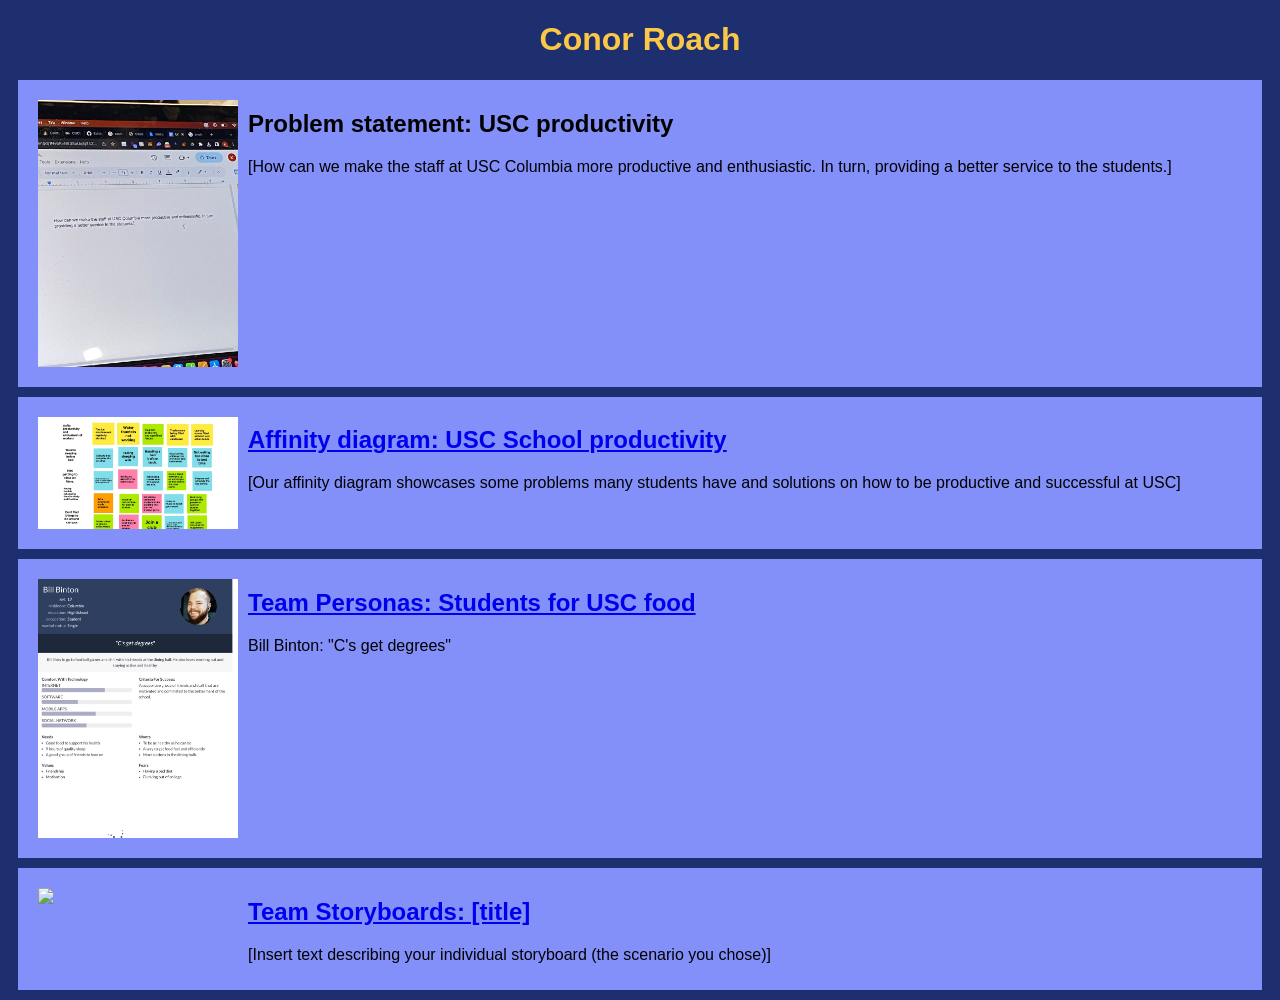
==== index.html @ 67572c5f "Add files via upload" ====
<!DOCTYPE html>
<html>
  <head>
    <title> CSCE 190: Conor Roach</title>
    <link rel="stylesheet" href="styles.css" />
  </head>
  <body>
    <h1>Conor Roach</h1>
    <section class="assign">
      <img src="images/problem-statement.jpg" width="500"/>
       <section class="assign-det">
        <h2>Problem statement: USC productivity</h2>
        <p>
          [How can we make the staff at USC Columbia more productive and enthusiastic. In turn, providing a better service to the students.]
        </p>
      </section>
    </section>

    <!-- affinity diagram assignment -->
    <section class="assign">
      <img src="images/affinity-diagram.jpg" width = 500>
      <section class="assign-det">
        <a href="files/affinity-diagram.pdf"><h2>Affinity diagram: USC School productivity</h2></a>
        <p>
          [Our affinity diagram showcases some problems many students have and solutions on how to be productive and successful at USC]
        </p>
      </section>
    </section>

    <!-- Personas assignment -->
    <section class="assign">
      <img src="images/my-persona.jpg" width = 500/>
      <section class="assign-det">
       <a href="files/all-personas.pdf"><h2>Team Personas: Students for USC food</h2></a>
       <p>
        Bill Binton: "C's get degrees"
      </p>
    </section>
  </section>

    <!-- Storyboard assignment -->
    <section class="assign">
      <img src="images/my-storyboard.jpg" />
      <section class="assign-det">
      <a href="files/all-storyboards.pdf"><h2>Team Storyboards: [title]</h2></a>
       <p>
        [Insert text describing your individual storyboard (the scenario you chose)]
       </p>
    </section>
  </section>
  </body>
</html>
---- styles.css ----
body {
    background: #1d2f6f;
    font-family: Arial, Helvetica, sans-serif;
}
    h1 {
    color: #fac748;
    text-align: center;
    }
    .assign {
        display: flex;
        padding: 10px;
        margin: 10px;
        background: #8390fa;
        }
        .assign img {
        width: 200px;
        padding: 10px;
        }
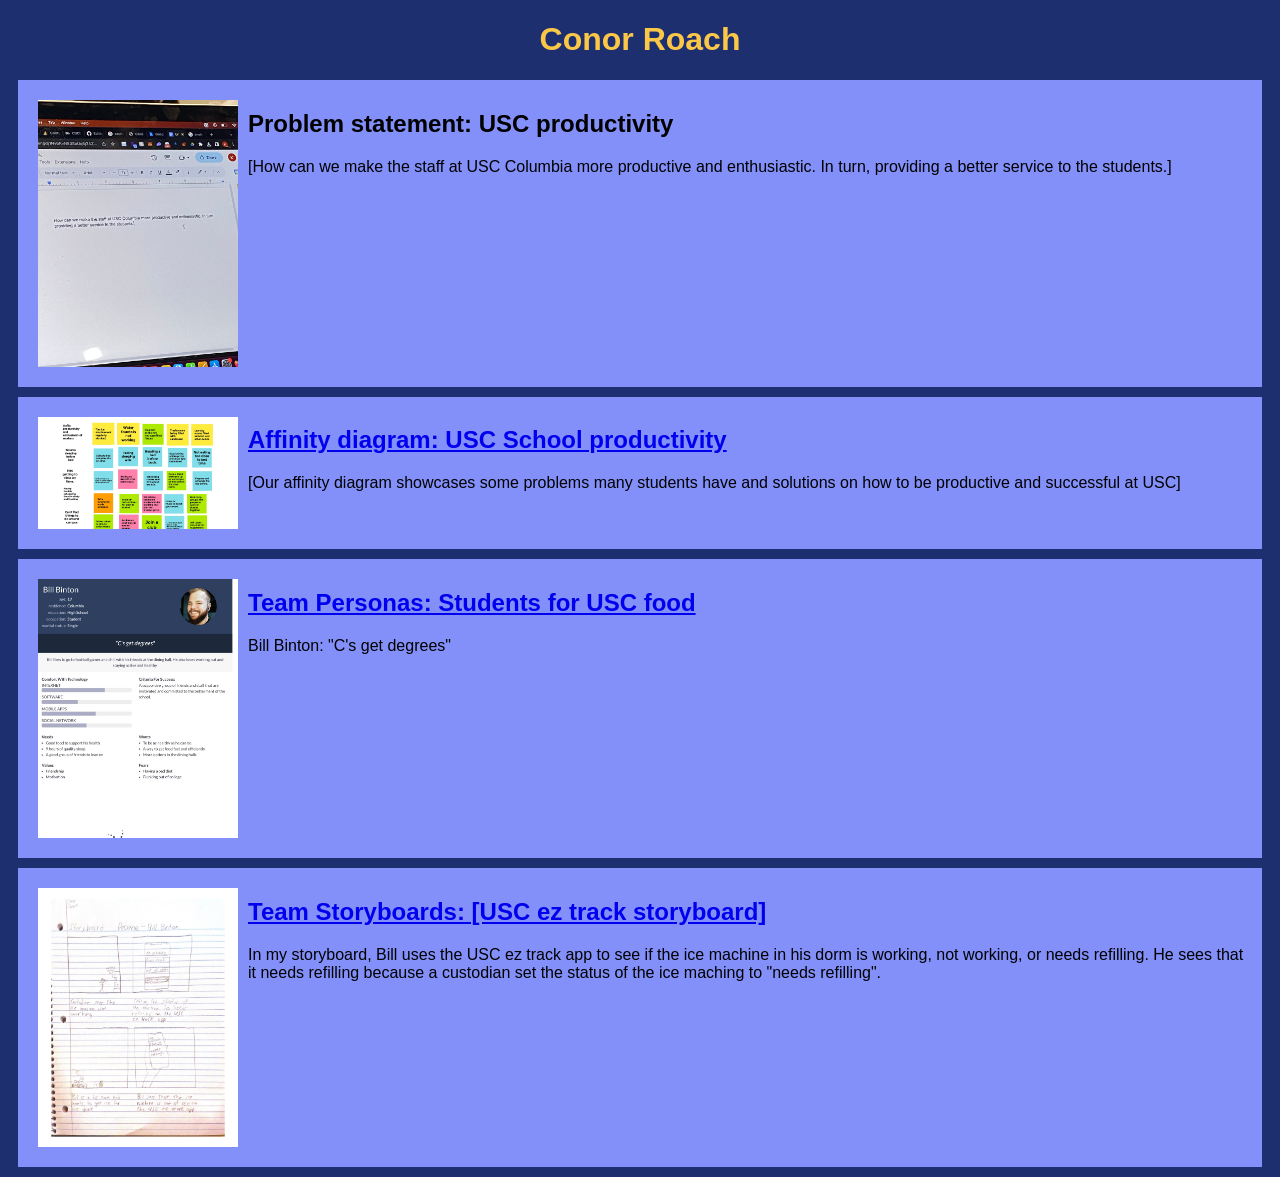
==== commit 10910237: "Add files via upload" ====
--- a/index.html
+++ b/index.html
@@ -42,9 +42,9 @@
     <section class="assign">
       <img src="images/my-storyboard.jpg" />
       <section class="assign-det">
-      <a href="files/all-storyboards.pdf"><h2>Team Storyboards: [title]</h2></a>
+      <a href="files/all-storyboards.pdf"><h2>Team Storyboards: [USC ez track storyboard]</h2></a>
        <p>
-        [Insert text describing your individual storyboard (the scenario you chose)]
+        In my storyboard, Bill uses the USC ez track app to see if the ice machine in his dorm is working, not working, or needs refilling. He sees that it needs refilling because a custodian set the status of the ice maching to "needs refilling".
        </p>
     </section>
   </section>
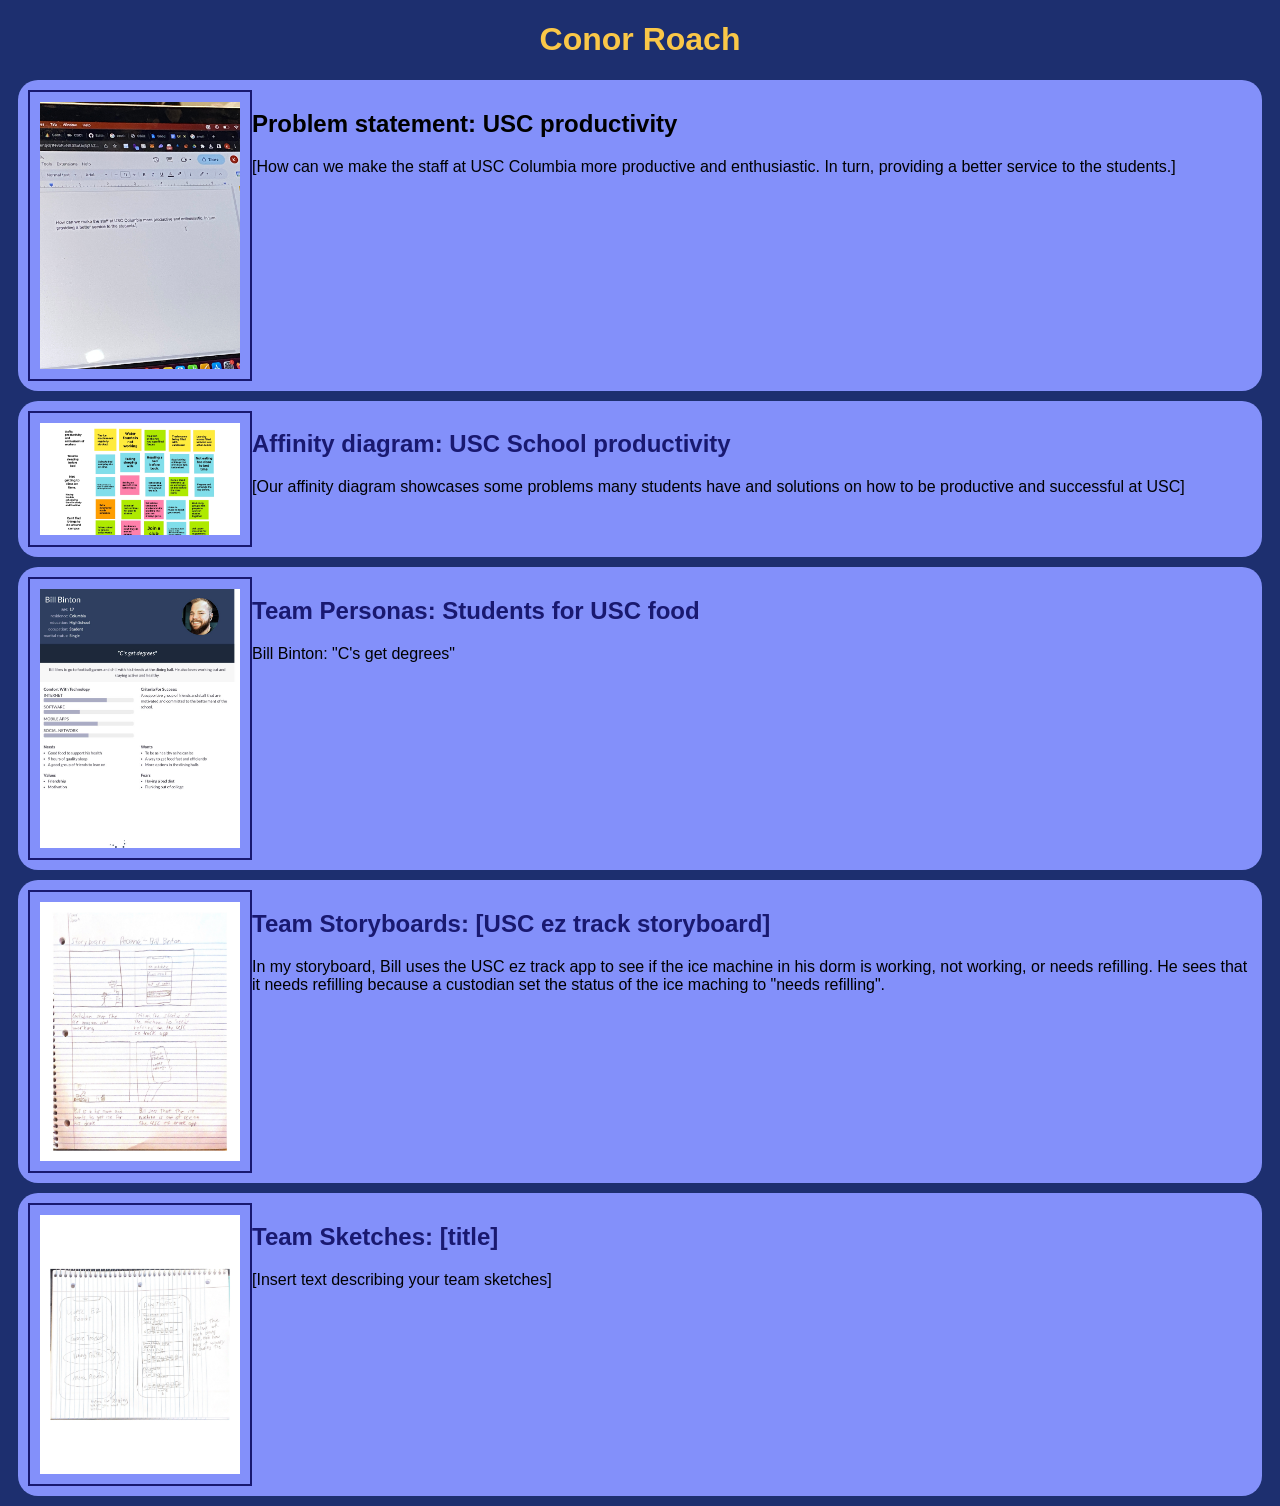
==== commit 84b6fbc0: "Add files via upload" ====
--- a/index.html
+++ b/index.html
@@ -48,5 +48,16 @@
        </p>
     </section>
   </section>
-  </body>
+
+   <!-- Sketching assignment -->
+   <section class="assign">
+     <img src="images/my-sketch.jpg" />
+     <section class="assign-det">
+     <a href="files/all-sketches.pdf"><h2>Team Sketches: [title]</h2></a>
+       <p>
+       [Insert text describing your team sketches]
+       </p>
+    </section>
+  </section>
+ </body>
 </html>
--- a/styles.css
+++ b/styles.css
@@ -16,3 +16,20 @@
         width: 200px;
         padding: 10px;
         }
+        
+    a {
+        text-decoration: none; /* remove underlining on anchor tags */
+        color: midnightblue; /* pick the color you want */
+    }
+     .assign img {
+         padding: 10px; /* change this from margin to padding */
+          border: 2px solid midnightblue; /* try dashed, dotted */
+        }
+        .assign {
+            border-radius: 20px; /* curved corners */
+           }
+           Explain a:hover, img:hover, h1:hover
+           a:hover {
+            text-decoration: none; /* remove underlining on anchor tags */
+            color: salmon; /* pick the color you want */
+           }
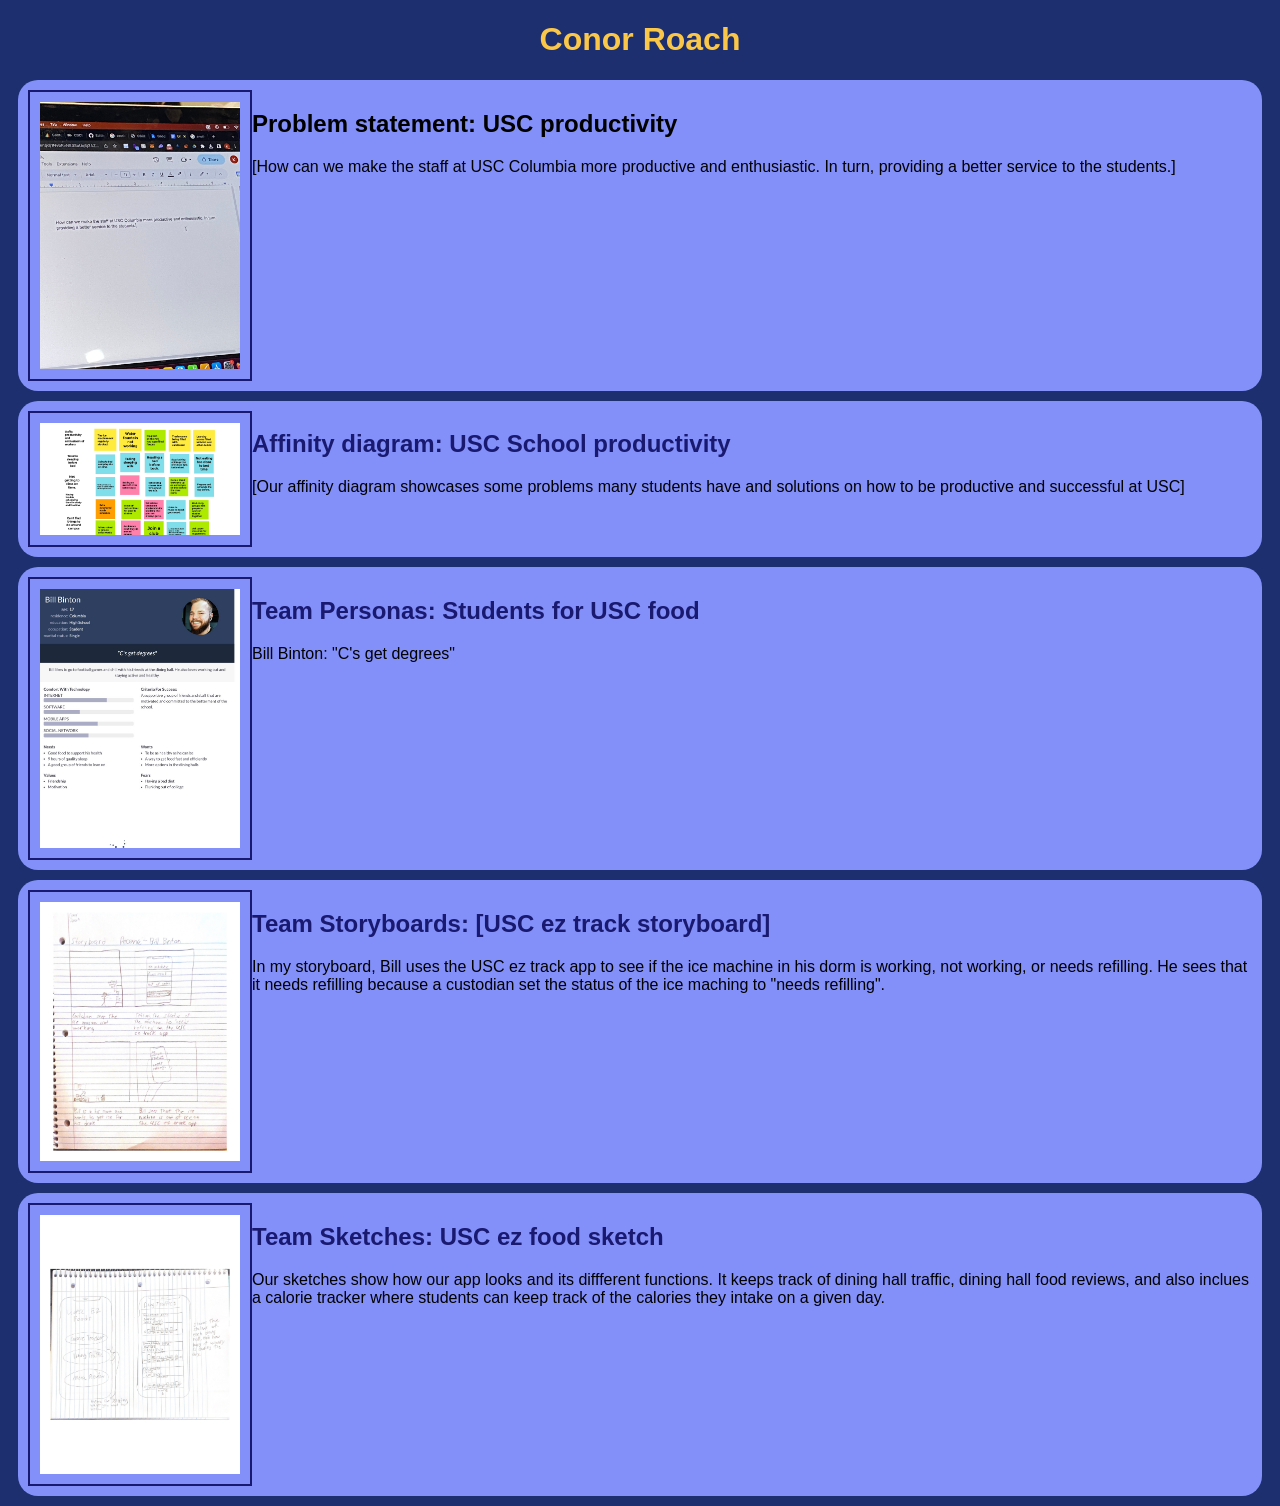
==== commit c66c0195: "Add files via upload" ====
--- a/index.html
+++ b/index.html
@@ -53,9 +53,9 @@
    <section class="assign">
      <img src="images/my-sketch.jpg" />
      <section class="assign-det">
-     <a href="files/all-sketches.pdf"><h2>Team Sketches: [title]</h2></a>
+     <a href="files/all-sketches.pdf"><h2>Team Sketches: USC ez food sketch</h2></a>
        <p>
-       [Insert text describing your team sketches]
+       Our sketches show how our app looks and its diffferent functions. It keeps track of dining hall traffic, dining hall food reviews, and also inclues a calorie tracker where students can keep track of the calories they intake on a given day.
        </p>
     </section>
   </section>
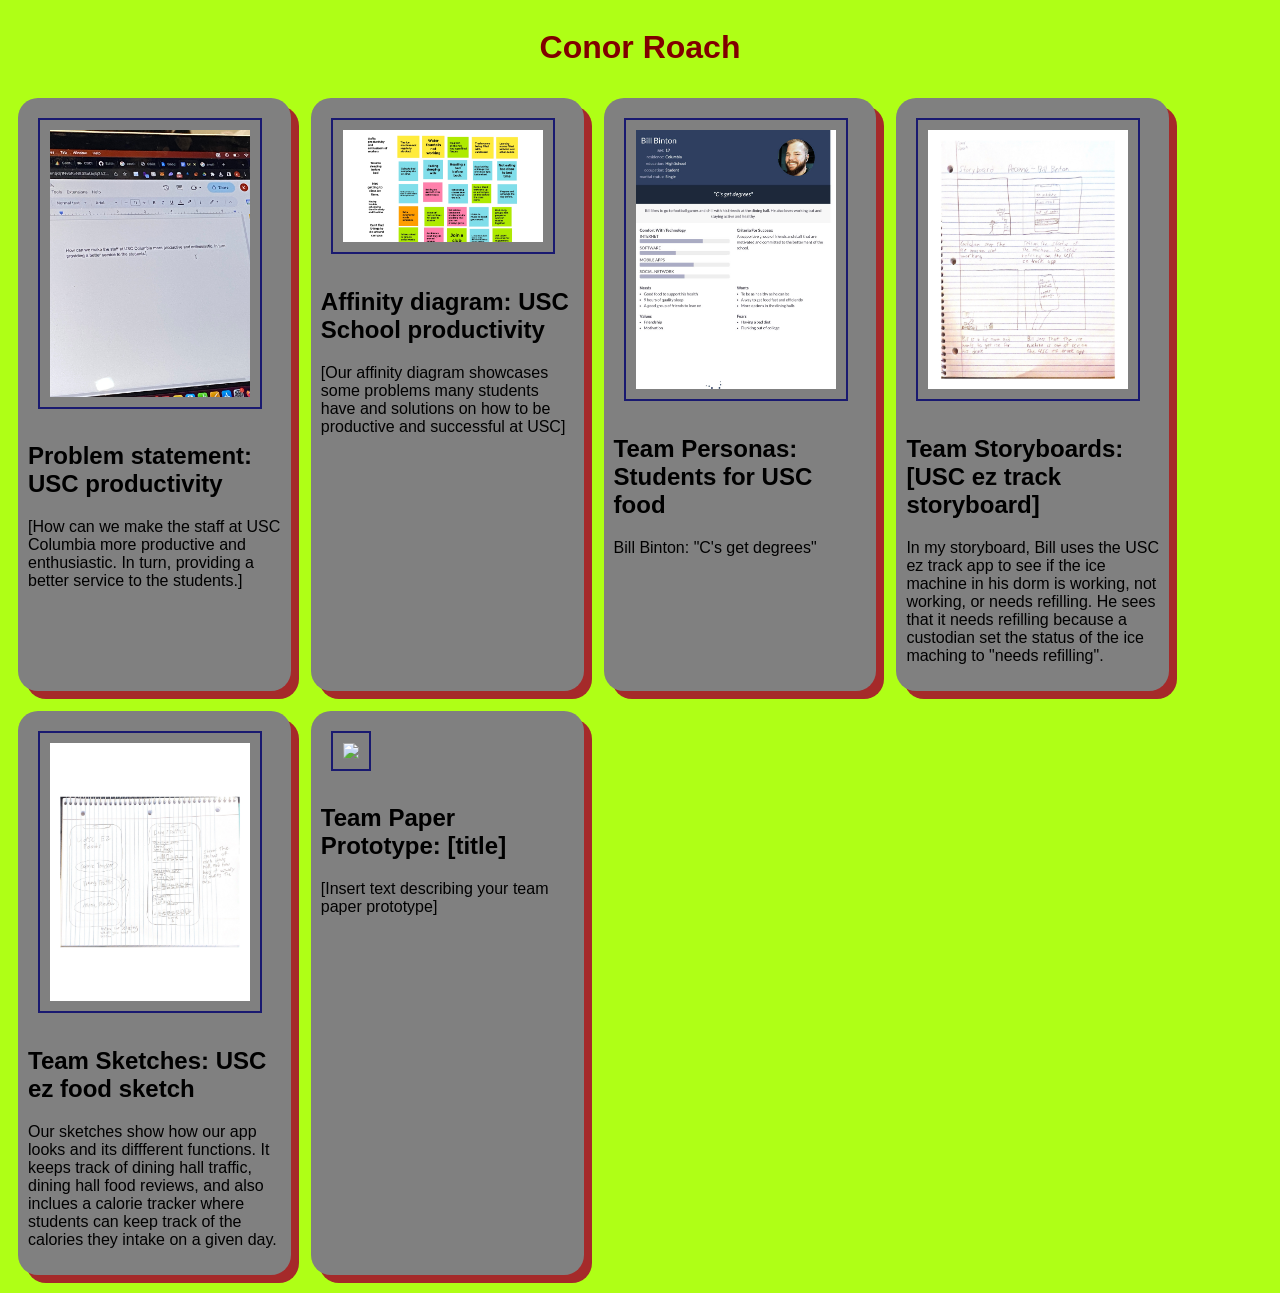
==== commit a48fda97: "Add files via upload" ====
--- a/index.html
+++ b/index.html
@@ -59,5 +59,16 @@
        </p>
     </section>
   </section>
+
+   <!-- Paper prototype assignment -->
+   <section class="assign">
+     <img src="images/team-prototype.png" />
+     <section class="assign-det">
+     <a href="https://youtu.be/dQw4w9WgXcQ"><h2>Team Paper Prototype: [title]</h2></a>
+       <p>
+       [Insert text describing your team paper prototype]
+      </p>
+   </section>
+  </section>
  </body>
 </html>
--- a/styles.css
+++ b/styles.css
@@ -32,4 +32,45 @@
            a:hover {
             text-decoration: none; /* remove underlining on anchor tags */
             color: salmon; /* pick the color you want */
+           }
+           body {
+            background-color: #AFFF16;
+            font-family: Arial, Helvetica, sans-serif;
+            display: flex;
+            flex-wrap: wrap;
+           }
+           h1 {
+            color: maroon;
+            text-align: center;
+            width: 100%;
+            display: block;
+           }
+           h1:hover {
+            color: hotpink;
+            text-align: center;
+            width: 100%;
+            display: block;
+           }
+           a {
+            text-decoration: none;
+            color: black;
+           }
+           .assign {
+            background-color: grey;
+            margin: 10px;
+            padding: 10px;
+            border-radius: 20px;
+            width: 20%;
+            box-shadow: 8px 8px brown;
+            display: block; /* instead of flex */
+           }
+           .assign img {
+            width: 200px;
+            margin: 10px;
+            border: 2px solid midnightblue;
+           }
+           .assign img:hover {
+            width: 200px;
+            margin: 10px;
+            border: 2px dotted yellow;
            }
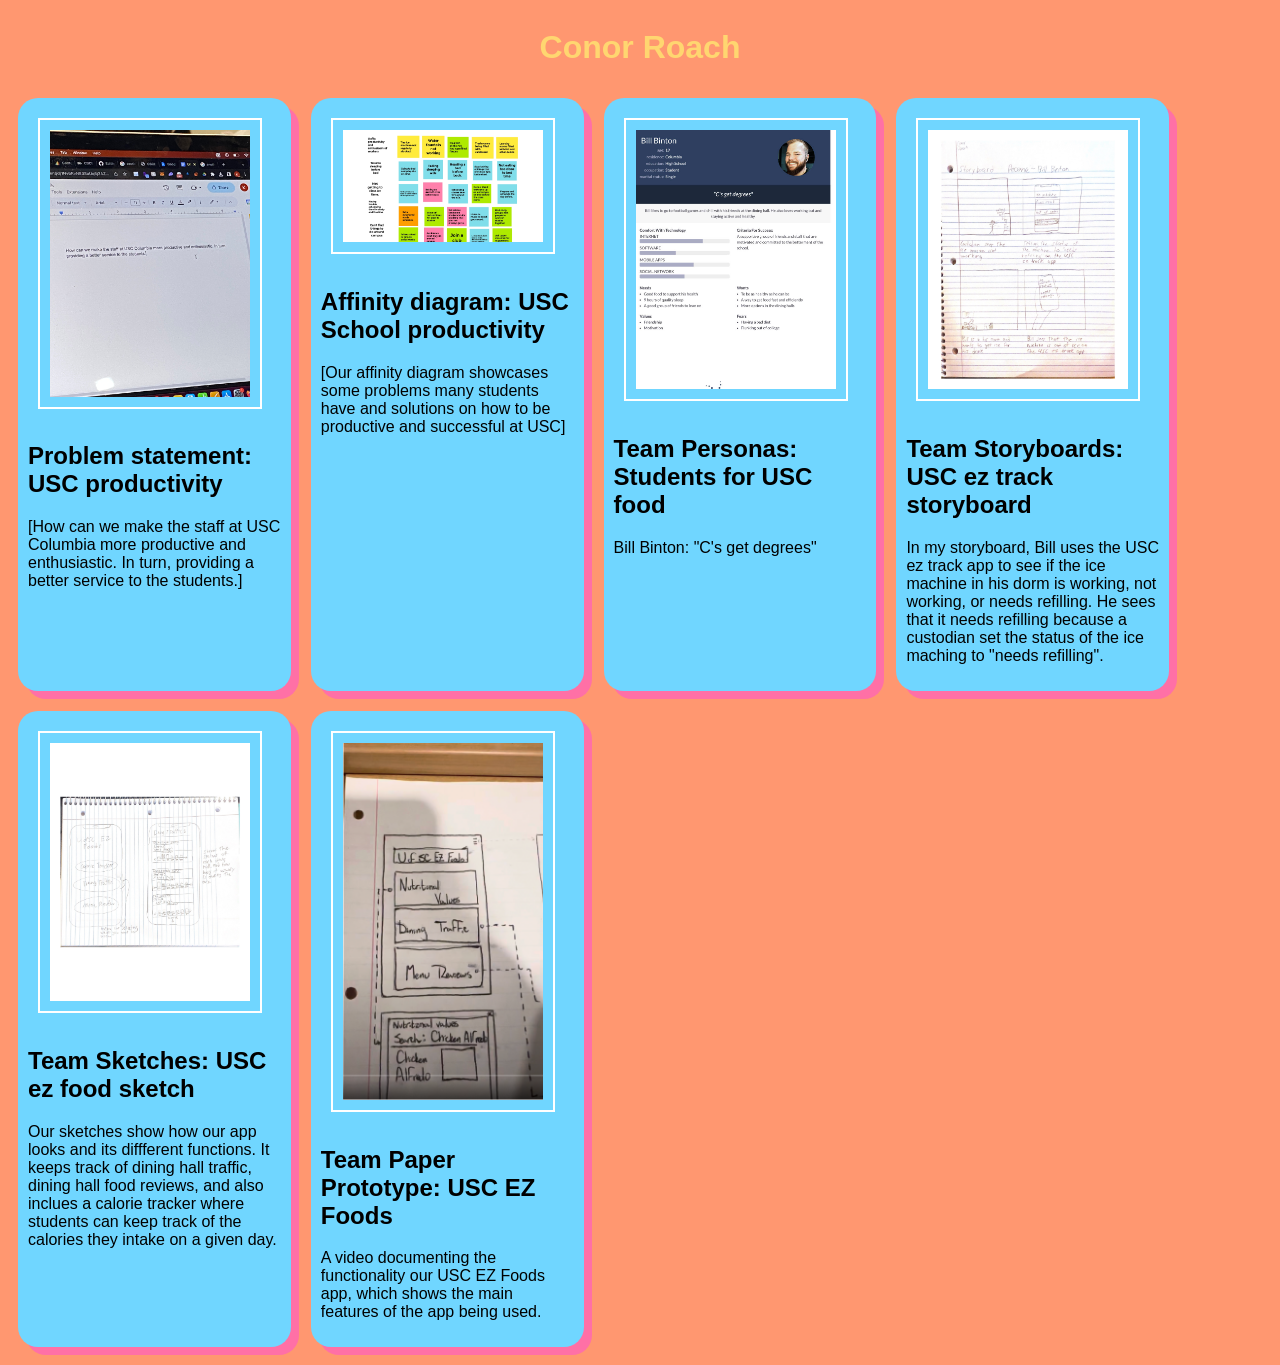
==== commit c41d161b: "Add files via upload" ====
--- a/index.html
+++ b/index.html
@@ -42,7 +42,7 @@
     <section class="assign">
       <img src="images/my-storyboard.jpg" />
       <section class="assign-det">
-      <a href="files/all-storyboards.pdf"><h2>Team Storyboards: [USC ez track storyboard]</h2></a>
+      <a href="files/all-storyboards.pdf"><h2>Team Storyboards: USC ez track storyboard</h2></a>
        <p>
         In my storyboard, Bill uses the USC ez track app to see if the ice machine in his dorm is working, not working, or needs refilling. He sees that it needs refilling because a custodian set the status of the ice maching to "needs refilling".
        </p>
@@ -64,9 +64,9 @@
    <section class="assign">
      <img src="images/team-prototype.png" />
      <section class="assign-det">
-     <a href="https://youtu.be/dQw4w9WgXcQ"><h2>Team Paper Prototype: [title]</h2></a>
+     <a href=https://www.youtube.com/watch?v=y0cGznz51K0><h2>Team Paper Prototype: USC EZ Foods</h2></a>
        <p>
-       [Insert text describing your team paper prototype]
+       A video documenting the functionality our USC EZ Foods app, which shows the main features of the app being used.
       </p>
    </section>
   </section>
--- a/styles.css
+++ b/styles.css
@@ -1,6 +1,7 @@
 body {
     background: #1d2f6f;
     font-family: Arial, Helvetica, sans-serif;
+
 }
     h1 {
     color: #fac748;
@@ -34,13 +35,13 @@
             color: salmon; /* pick the color you want */
            }
            body {
-            background-color: #AFFF16;
+            background-color: #ff9770;
             font-family: Arial, Helvetica, sans-serif;
             display: flex;
             flex-wrap: wrap;
            }
            h1 {
-            color: maroon;
+            color: #ffd670;
             text-align: center;
             width: 100%;
             display: block;
@@ -56,18 +57,18 @@
             color: black;
            }
            .assign {
-            background-color: grey;
+            background-color: #70d6ff;
             margin: 10px;
             padding: 10px;
             border-radius: 20px;
             width: 20%;
-            box-shadow: 8px 8px brown;
+            box-shadow: 8px 8px #ff70a6;
             display: block; /* instead of flex */
            }
            .assign img {
             width: 200px;
             margin: 10px;
-            border: 2px solid midnightblue;
+            border: 2px solid white;
            }
            .assign img:hover {
             width: 200px;
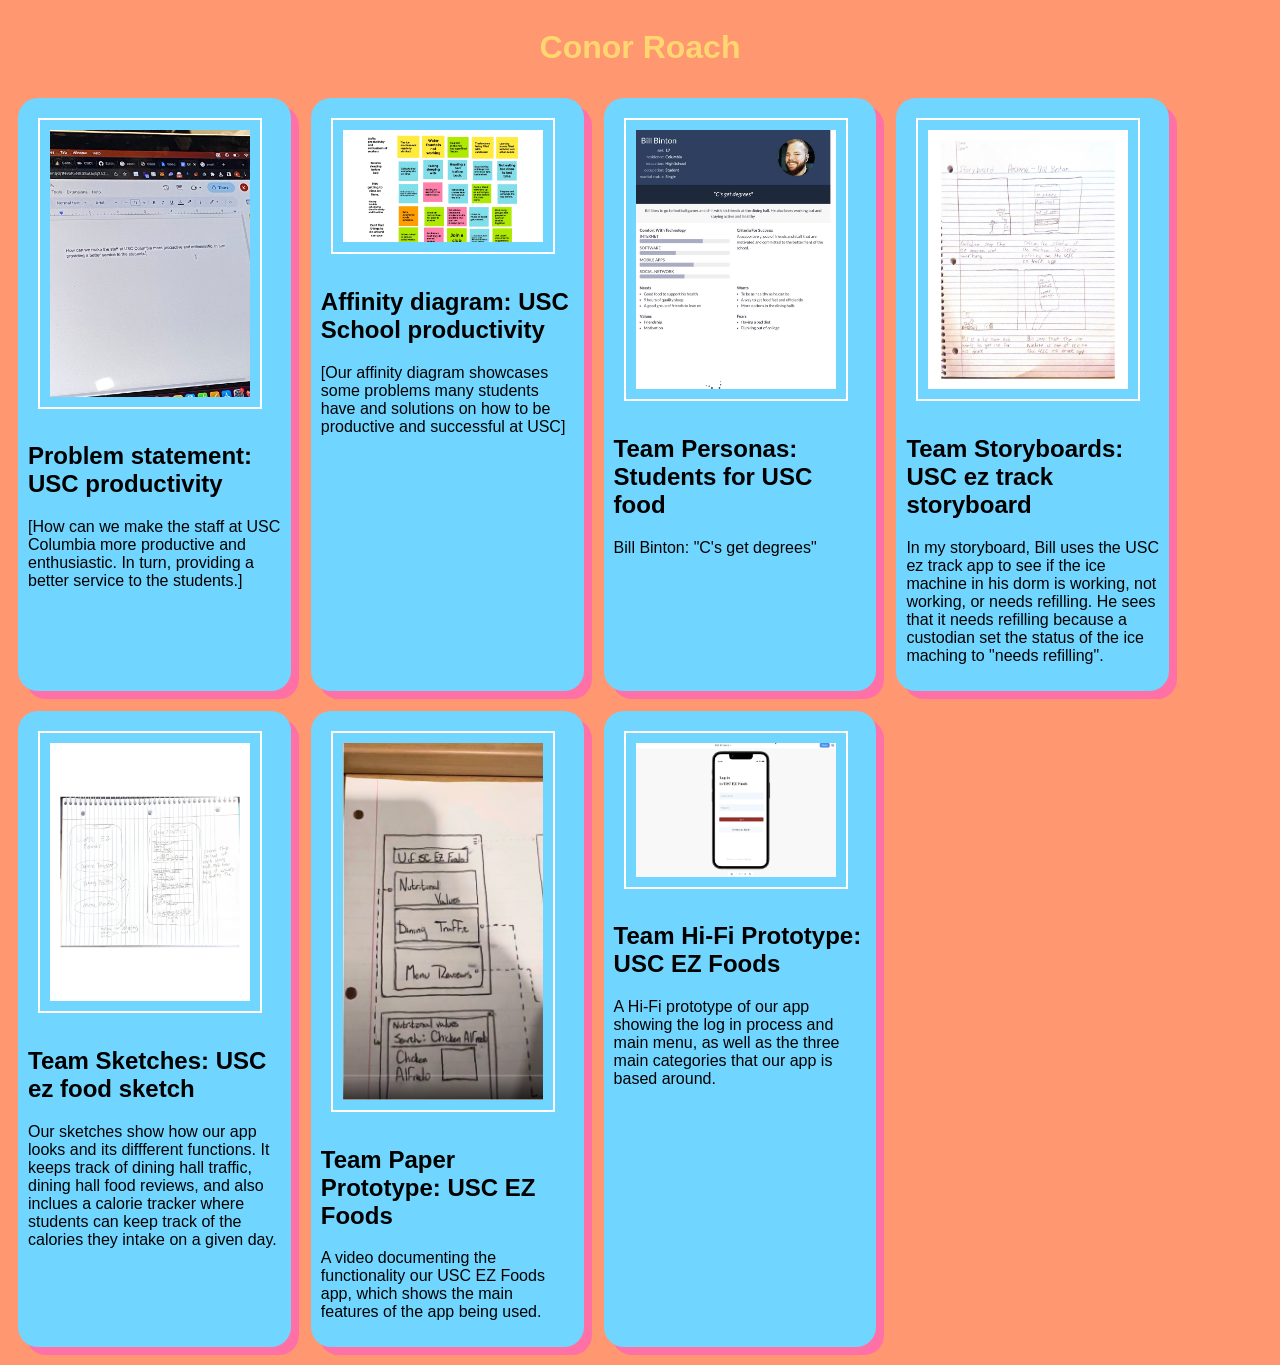
==== commit 4fef265b: "Add files via upload" ====
--- a/index.html
+++ b/index.html
@@ -67,7 +67,18 @@
      <a href=https://www.youtube.com/watch?v=y0cGznz51K0><h2>Team Paper Prototype: USC EZ Foods</h2></a>
        <p>
        A video documenting the functionality our USC EZ Foods app, which shows the main features of the app being used.
-      </p>
+       </p>
+   </section>
+  </section>
+
+   <!-- Hi-Fi prototype assignment -->
+   <section class="assign">
+     <img src="images/team-prototype1.png" />
+     <section class="assign-det">
+     <a href="files/hi fi prototype.mov"><h2>Team Hi-Fi Prototype: USC EZ Foods</h2></a>
+       <p>
+        A Hi-Fi prototype of our app showing the log in process and main menu, as well as the three main categories that our app is based around.
+       </p>
    </section>
   </section>
  </body>
